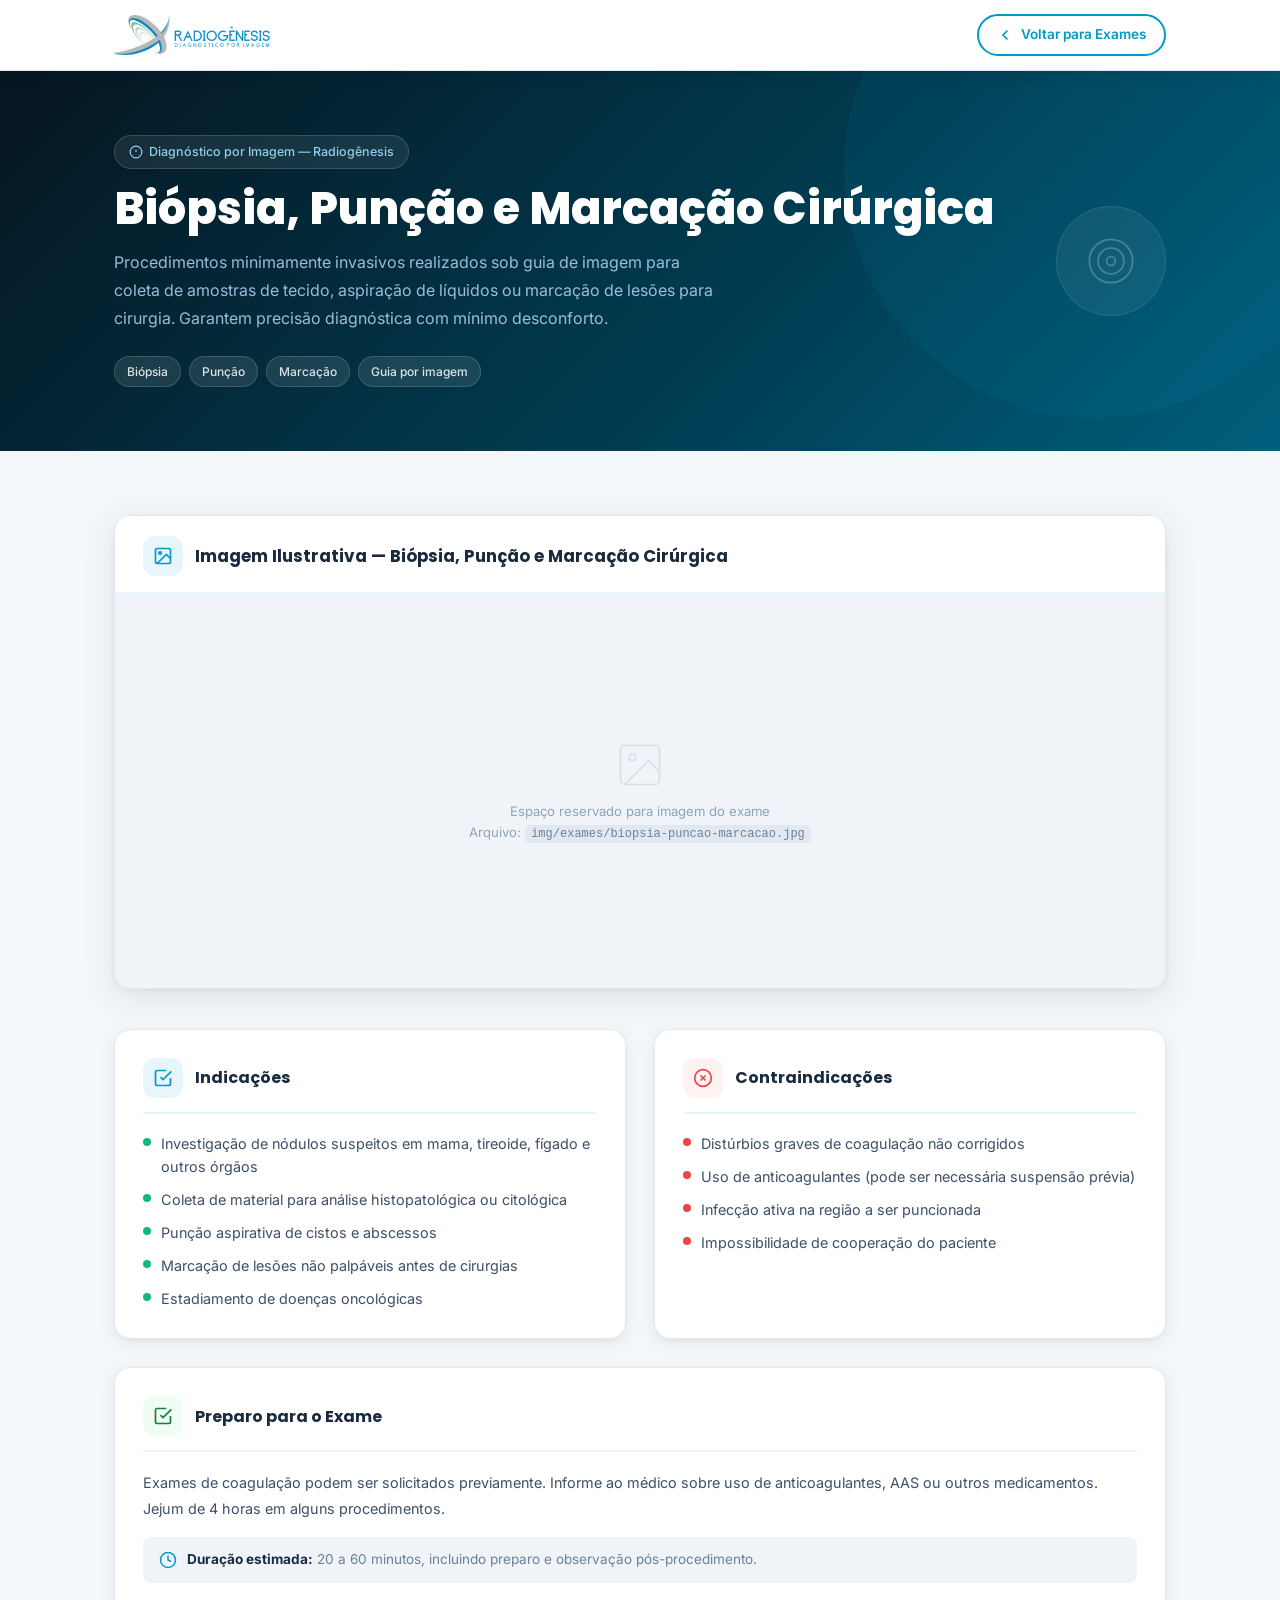
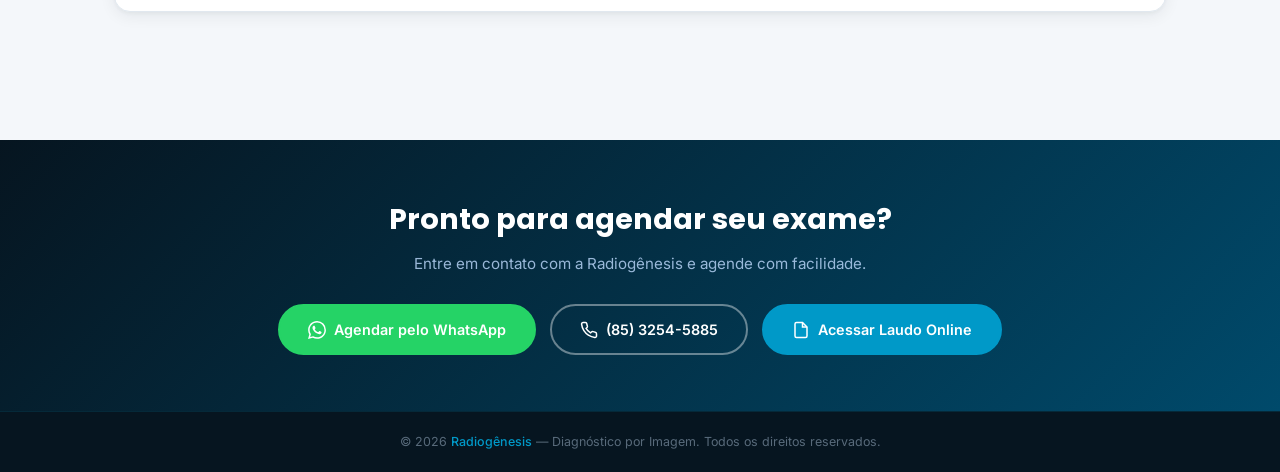
==== exame-biopsia-puncao-marcacao.html @ ef5a5be2 "atualização para dispositivos móveis e exames" ====
<!DOCTYPE html>
<html lang="pt-BR">
<head>
    <meta charset="UTF-8">
    <meta name="viewport" content="width=device-width, initial-scale=1.0">
    <title>Biópsia, Punção e Marcação Cirúrgica | Radiogênesis</title>
    <link rel="preconnect" href="https://fonts.googleapis.com">
    <link rel="preconnect" href="https://fonts.gstatic.com" crossorigin>
    <link href="https://fonts.googleapis.com/css2?family=Inter:wght@300;400;500;600;700;800&family=Poppins:wght@600;700;800&display=swap" rel="stylesheet">
    <link rel="icon" type="image/png" href="img/favicon.png">
    <style>
        :root{
            --primary:#0099C8;--primary-hover:#007BA3;--primary-50:#E6F6FB;--primary-100:#C0E8F5;
            --primary-200:#8DD4EC;--primary-700:#007BA3;--primary-900:#003D52;
            --gray-50:#F0F4F8;--gray-100:#E1E8EF;--gray-200:#CFD8E3;
            --text-heading:#1A2B3F;--text-body:#3D5068;--text-muted:#6B819A;--text-light:#8FA3B8;
            --bg-body:#F4F7FA;--bg-white:#FFFFFF;--bg-navy:#0A1F2E;--bg-navy-deep:#061520;
            --success:#10B981;--whatsapp:#25D366;
            --font-sans:'Inter',-apple-system,sans-serif;
            --font-heading:'Poppins','Inter',sans-serif;
            --radius-sm:8px;--radius-md:12px;--radius-lg:16px;--radius-full:9999px;
            --shadow-md:0 4px 16px rgba(15,29,47,.07),0 2px 4px rgba(15,29,47,.04);
            --shadow-lg:0 8px 32px rgba(15,29,47,.10),0 2px 8px rgba(15,29,47,.05);
            --transition:all .3s cubic-bezier(.4,0,.2,1);
        }
        *,*::before,*::after{margin:0;padding:0;box-sizing:border-box}
        html{scroll-behavior:smooth}

        /* PAGE FADE-IN */
        body{
            font-family:var(--font-sans);color:var(--text-body);background:var(--bg-body);
            -webkit-font-smoothing:antialiased;line-height:1.6;
            opacity:0;animation:pageFadeIn .45s ease forwards;
        }
        @keyframes pageFadeIn{from{opacity:0;transform:translateY(12px)}to{opacity:1;transform:translateY(0)}}

        a{text-decoration:none;color:inherit}
        img{max-width:100%;display:block}

        /* HEADER */
        .header{background:rgba(255,255,255,.97);border-bottom:1px solid var(--gray-100);padding:14px 0;position:sticky;top:0;z-index:100;box-shadow:var(--shadow-md)}
        .container{width:100%;max-width:1100px;margin:0 auto;padding:0 clamp(16px,4vw,24px)}
        .header__inner{display:flex;align-items:center;justify-content:space-between;gap:16px}
        .header__back{display:inline-flex;align-items:center;gap:8px;color:var(--primary);font-size:.85rem;font-weight:600;padding:8px 18px;border:2px solid var(--primary);border-radius:var(--radius-full);transition:var(--transition)}
        .header__back:hover{background:var(--primary-50);transform:translateX(-2px)}
        .logo img{height:40px;width:auto}

        /* HERO */
        .hero{background:linear-gradient(135deg,var(--bg-navy-deep),var(--primary-900) 60%,#005F7D);padding:clamp(40px,6vw,64px) 0;position:relative;overflow:hidden}
        .hero::before{content:'';position:absolute;top:-40%;right:-5%;width:500px;height:500px;background:rgba(0,153,200,.08);border-radius:50%;pointer-events:none}
        .hero__inner{display:grid;grid-template-columns:1fr auto;gap:32px;align-items:center;position:relative;z-index:1}
        .hero__badge{display:inline-flex;align-items:center;gap:6px;padding:6px 14px;background:rgba(255,255,255,.08);border:1px solid rgba(255,255,255,.15);border-radius:var(--radius-full);color:#90cfe8;font-size:.78rem;font-weight:500;margin-bottom:14px}
        .hero__title{font-family:var(--font-heading);font-size:clamp(1.8rem,4vw,2.8rem);font-weight:800;color:#fff;line-height:1.15;margin-bottom:14px}
        .hero__desc{font-size:clamp(.88rem,2vw,1rem);color:rgba(191,219,254,.82);line-height:1.75;max-width:600px;margin-bottom:24px}
        .hero__tags{display:flex;flex-wrap:wrap;gap:8px}
        .hero__tag{padding:5px 12px;background:rgba(255,255,255,.1);border:1px solid rgba(255,255,255,.15);border-radius:var(--radius-full);color:rgba(255,255,255,.85);font-size:.75rem;font-weight:500}
        .hero__icon{width:clamp(80px,10vw,110px);height:clamp(80px,10vw,110px);background:rgba(255,255,255,.06);border:1px solid rgba(255,255,255,.1);border-radius:50%;display:flex;align-items:center;justify-content:center;color:rgba(255,255,255,.4);flex-shrink:0}

        /* CONTENT */
        .content{padding:clamp(40px,6vw,64px) 0}

        /* IMAGEM — primeiro card, full width */
        .image-card{
            background:var(--bg-white);
            border:1px solid var(--gray-100);
            border-radius:var(--radius-lg);
            overflow:hidden;
            box-shadow:var(--shadow-lg);
            margin-bottom:clamp(24px,4vw,40px);
        }
        .image-card__header{
            display:flex;align-items:center;gap:12px;
            padding:20px 28px 16px;
            border-bottom:2px solid var(--primary-50);
        }
        .image-card__icon{width:40px;height:40px;display:flex;align-items:center;justify-content:center;background:var(--primary-50);color:var(--primary);border-radius:var(--radius-md);flex-shrink:0}
        .image-card__title{font-family:var(--font-heading);font-size:1.05rem;font-weight:700;color:var(--text-heading)}
        .image-slot{
            width:100%;aspect-ratio:16/6;
            background:var(--gray-50);
            display:flex;flex-direction:column;align-items:center;justify-content:center;
            gap:12px;color:var(--text-light);position:relative;overflow:hidden;
            min-height:200px;
        }
        .image-slot img{width:100%;height:100%;object-fit:cover;position:absolute;inset:0;display:block}
        .image-slot__placeholder{display:flex;flex-direction:column;align-items:center;gap:10px;padding:32px}
        .image-slot__label{font-size:.82rem;color:var(--text-light);text-align:center;line-height:1.6}
        .image-slot__label code{font-size:.75rem;background:var(--gray-100);padding:2px 6px;border-radius:4px;color:var(--text-muted)}

        /* GRID de info */
        .info-grid{display:grid;grid-template-columns:1fr 1fr;gap:clamp(16px,3vw,28px)}
        .info-card{background:var(--bg-white);border:1px solid var(--gray-100);border-radius:var(--radius-lg);padding:clamp(20px,3vw,28px);box-shadow:var(--shadow-md)}
        .info-card--full{grid-column:1/-1}
        .info-card__header{display:flex;align-items:center;gap:12px;margin-bottom:18px;padding-bottom:14px;border-bottom:2px solid var(--primary-50)}
        .info-card__icon{width:40px;height:40px;display:flex;align-items:center;justify-content:center;background:var(--primary-50);color:var(--primary);border-radius:var(--radius-md);flex-shrink:0}
        .info-card__title{font-family:var(--font-heading);font-size:1rem;font-weight:700;color:var(--text-heading)}
        .info-list{list-style:none;display:flex;flex-direction:column;gap:10px}
        .info-list li{display:flex;align-items:flex-start;gap:10px;font-size:clamp(.82rem,1.8vw,.9rem);color:var(--text-body);line-height:1.6}
        .info-list li::before{content:'';width:8px;height:8px;border-radius:50%;flex-shrink:0;margin-top:6px}
        .info-list--green li::before{background:var(--success)}
        .info-list--red li::before{background:#EF4444}
        .info-text{font-size:clamp(.82rem,1.8vw,.9rem);color:var(--text-body);line-height:1.75}
        .info-meta{display:flex;align-items:center;gap:10px;margin-top:16px;padding:12px 16px;background:var(--gray-50);border-radius:var(--radius-sm)}
        .info-meta svg{color:var(--primary);flex-shrink:0}
        .info-meta span{font-size:.85rem;color:var(--text-muted)}
        .info-meta strong{color:var(--text-heading)}

        /* CTA */
        .cta{background:linear-gradient(135deg,var(--bg-navy-deep),#004a6b);padding:clamp(40px,6vw,56px) 0;margin-top:clamp(40px,6vw,64px)}
        .cta__inner{text-align:center}
        .cta__title{font-family:var(--font-heading);font-size:clamp(1.3rem,3vw,1.8rem);font-weight:700;color:#fff;margin-bottom:10px}
        .cta__sub{color:rgba(191,219,254,.8);margin-bottom:28px;font-size:clamp(.85rem,2vw,.95rem)}
        .cta__btns{display:flex;gap:14px;justify-content:center;flex-wrap:wrap}

        /* BUTTONS */
        .btn{display:inline-flex;align-items:center;justify-content:center;gap:8px;font-family:var(--font-sans);font-weight:600;font-size:clamp(.82rem,2vw,.9rem);border:2px solid transparent;border-radius:var(--radius-full);cursor:pointer;transition:var(--transition);white-space:nowrap;padding:12px 28px;min-height:44px}
        .btn--primary{background:var(--primary);color:#fff;border-color:var(--primary)}
        .btn--primary:hover{background:var(--primary-hover);transform:translateY(-2px);box-shadow:0 8px 24px rgba(0,153,200,.38)}
        .btn--outline-white{background:transparent;color:#fff;border-color:rgba(255,255,255,.4)}
        .btn--outline-white:hover{background:rgba(255,255,255,.1);border-color:#fff;transform:translateY(-2px)}
        .btn--whatsapp{background:var(--whatsapp);border-color:var(--whatsapp);color:#fff}
        .btn--whatsapp:hover{background:#20BD5A;transform:translateY(-2px);box-shadow:0 8px 24px rgba(37,211,102,.35)}

        /* FOOTER */
        .footer{background:var(--bg-navy-deep);color:rgba(143,163,184,.6);text-align:center;padding:20px 0;font-size:.78rem;border-top:1px solid rgba(0,153,200,.15)}
        .footer a{color:var(--primary);font-weight:500}

        /* RESPONSIVE */
        @media(max-width:768px){
            .hero__inner{grid-template-columns:1fr}
            .hero__icon{display:none}
            .info-grid{grid-template-columns:1fr}
            .info-card--full{grid-column:auto}
            .image-slot{aspect-ratio:16/9;min-height:160px}
            .cta__btns{flex-direction:column;align-items:center}
        }
    </style>
</head>
<body>

    <header class="header">
        <div class="container">
            <div class="header__inner">
                <a href="index.html" class="logo">
                    <img src="img/top.png" alt="Radiogênesis">
                </a>
                <a href="javascript:void(0)" onclick="window.opener ? window.close() : window.location.href='index.html#exames'" class="header__back">
                    <svg width="16" height="16" viewBox="0 0 24 24" fill="none" stroke="currentColor" stroke-width="2.5" stroke-linecap="round"><polyline points="15 18 9 12 15 6"/></svg>
                    Voltar para Exames
                </a>
            </div>
        </div>
    </header>

    <section class="hero">
        <div class="container">
            <div class="hero__inner">
                <div>
                    <div class="hero__badge">
                        <svg width="14" height="14" viewBox="0 0 24 24" fill="none" stroke="currentColor" stroke-width="2"><circle cx="12" cy="12" r="10"/><line x1="12" y1="8" x2="12" y2="12"/><line x1="12" y1="16" x2="12.01" y2="16"/></svg>
                        Diagnóstico por Imagem — Radiogênesis
                    </div>
                    <h1 class="hero__title">Biópsia, Punção e Marcação Cirúrgica</h1>
                    <p class="hero__desc">Procedimentos minimamente invasivos realizados sob guia de imagem para coleta de amostras de tecido, aspiração de líquidos ou marcação de lesões para cirurgia. Garantem precisão diagnóstica com mínimo desconforto.</p>
                    <div class="hero__tags"><span class="hero__tag">Biópsia</span><span class="hero__tag">Punção</span><span class="hero__tag">Marcação</span><span class="hero__tag">Guia por imagem</span></div>
                </div>
                <div class="hero__icon">
                    <svg width="52" height="52" viewBox="0 0 24 24" fill="none" stroke="currentColor" stroke-width="0.8" opacity="0.6"><circle cx="12" cy="12" r="10"/><circle cx="12" cy="12" r="6"/><circle cx="12" cy="12" r="2"/></svg>
                </div>
            </div>
        </div>
    </section>

    <section class="content">
        <div class="container">

            <!-- 1. IMAGEM — primeiro elemento -->
            <div class="image-card">
                <div class="image-card__header">
                    <div class="image-card__icon">
                        <svg width="20" height="20" viewBox="0 0 24 24" fill="none" stroke="currentColor" stroke-width="2"><rect x="3" y="3" width="18" height="18" rx="2"/><circle cx="8.5" cy="8.5" r="1.5"/><polyline points="21 15 16 10 5 21"/></svg>
                    </div>
                    <h2 class="image-card__title">Imagem Ilustrativa — Biópsia, Punção e Marcação Cirúrgica</h2>
                </div>
                <div class="image-slot">
                    <!-- Para adicionar a imagem, remova o comentário abaixo e coloque o arquivo em img/exames/ -->
                    <!-- <img src="img/exames/biopsia-puncao-marcacao.jpg" alt="Biópsia, Punção e Marcação Cirúrgica"> -->
                    <div class="image-slot__placeholder">
                        <svg width="52" height="52" viewBox="0 0 24 24" fill="none" stroke="currentColor" stroke-width="0.8" opacity="0.25"><rect x="3" y="3" width="18" height="18" rx="2"/><circle cx="8.5" cy="8.5" r="1.5"/><polyline points="21 15 16 10 5 21"/></svg>
                        <p class="image-slot__label">
                            Espaço reservado para imagem do exame<br>
                            Arquivo: <code>img/exames/biopsia-puncao-marcacao.jpg</code>
                        </p>
                    </div>
                </div>
            </div>

            <!-- 2. GRID: Indicações + Contraindicações + Preparo -->
            <div class="info-grid">

                <div class="info-card">
                    <div class="info-card__header">
                        <div class="info-card__icon">
                            <svg width="20" height="20" viewBox="0 0 24 24" fill="none" stroke="currentColor" stroke-width="2"><polyline points="9 11 12 14 22 4"/><path d="M21 12v7a2 2 0 0 1-2 2H5a2 2 0 0 1-2-2V5a2 2 0 0 1 2-2h11"/></svg>
                        </div>
                        <h2 class="info-card__title">Indicações</h2>
                    </div>
                    <ul class="info-list info-list--green"><li>Investigação de nódulos suspeitos em mama, tireoide, fígado e outros órgãos</li><li>Coleta de material para análise histopatológica ou citológica</li><li>Punção aspirativa de cistos e abscessos</li><li>Marcação de lesões não palpáveis antes de cirurgias</li><li>Estadiamento de doenças oncológicas</li></ul>
                </div>

                <div class="info-card">
                    <div class="info-card__header">
                        <div class="info-card__icon" style="background:#FEF2F2;color:#EF4444">
                            <svg width="20" height="20" viewBox="0 0 24 24" fill="none" stroke="currentColor" stroke-width="2"><circle cx="12" cy="12" r="10"/><line x1="15" y1="9" x2="9" y2="15"/><line x1="9" y1="9" x2="15" y2="15"/></svg>
                        </div>
                        <h2 class="info-card__title">Contraindicações</h2>
                    </div>
                    <ul class="info-list info-list--red"><li>Distúrbios graves de coagulação não corrigidos</li><li>Uso de anticoagulantes (pode ser necessária suspensão prévia)</li><li>Infecção ativa na região a ser puncionada</li><li>Impossibilidade de cooperação do paciente</li></ul>
                </div>

                <div class="info-card info-card--full">
                    <div class="info-card__header">
                        <div class="info-card__icon" style="background:#F0FDF4;color:#15803D">
                            <svg width="20" height="20" viewBox="0 0 24 24" fill="none" stroke="currentColor" stroke-width="2"><path d="M9 11l3 3L22 4"/><path d="M21 12v7a2 2 0 0 1-2 2H5a2 2 0 0 1-2-2V5a2 2 0 0 1 2-2h11"/></svg>
                        </div>
                        <h2 class="info-card__title">Preparo para o Exame</h2>
                    </div>
                    <p class="info-text">Exames de coagulação podem ser solicitados previamente. Informe ao médico sobre uso de anticoagulantes, AAS ou outros medicamentos. Jejum de 4 horas em alguns procedimentos.</p>
                    <div class="info-meta">
                        <svg width="18" height="18" viewBox="0 0 24 24" fill="none" stroke="currentColor" stroke-width="2"><circle cx="12" cy="12" r="10"/><polyline points="12 6 12 12 16 14"/></svg>
                        <span><strong>Duração estimada:</strong> 20 a 60 minutos, incluindo preparo e observação pós-procedimento.</span>
                    </div>
                </div>

            </div>
        </div>
    </section>

    <section class="cta">
        <div class="container">
            <div class="cta__inner">
                <h2 class="cta__title">Pronto para agendar seu exame?</h2>
                <p class="cta__sub">Entre em contato com a Radiogênesis e agende com facilidade.</p>
                <div class="cta__btns">
                    <a href="https://api.whatsapp.com/send?l=pt_BR&phone=558532545885&text=Ol%C3%A1!%20Gostaria%20de%20agendar%20um%28a%29%20Bi%C3%B3psia%2C%20Pun%C3%A7%C3%A3o%20e%20Marca%C3%A7%C3%A3o%20Cir%C3%BArgica." target="_blank" class="btn btn--whatsapp">
                        <svg width="18" height="18" viewBox="0 0 24 24" fill="currentColor"><path d="M17.472 14.382c-.297-.149-1.758-.867-2.03-.967-.273-.099-.471-.148-.67.15-.197.297-.767.966-.94 1.164-.173.199-.347.223-.644.075-.297-.15-1.255-.463-2.39-1.475-.883-.788-1.48-1.761-1.653-2.059-.173-.297-.018-.458.13-.606.134-.133.298-.347.446-.52.149-.174.198-.298.298-.497.099-.198.05-.371-.025-.52-.075-.149-.669-1.612-.916-2.207-.242-.579-.487-.5-.669-.51-.173-.008-.371-.01-.57-.01-.198 0-.52.074-.792.372-.272.297-1.04 1.016-1.04 2.479 0 1.462 1.065 2.875 1.213 3.074.149.198 2.096 3.2 5.077 4.487.709.306 1.262.489 1.694.625.712.227 1.36.195 1.871.118.571-.085 1.758-.719 2.006-1.413.248-.694.248-1.289.173-1.413-.074-.124-.272-.198-.57-.347m-5.421 7.403h-.004a9.87 9.87 0 01-5.031-1.378l-.361-.214-3.741.982.998-3.648-.235-.374a9.86 9.86 0 01-1.51-5.26c.001-5.45 4.436-9.884 9.888-9.884 2.64 0 5.122 1.03 6.988 2.898a9.825 9.825 0 012.893 6.994c-.003 5.45-4.437 9.884-9.885 9.884m8.413-18.297A11.815 11.815 0 0012.05 0C5.495 0 .16 5.335.157 11.892c0 2.096.547 4.142 1.588 5.945L.057 24l6.305-1.654a11.882 11.882 0 005.683 1.448h.005c6.554 0 11.89-5.335 11.893-11.893a11.821 11.821 0 00-3.48-8.413z"/></svg>
                        Agendar pelo WhatsApp
                    </a>
                    <a href="tel:+558532545885" class="btn btn--outline-white">
                        <svg width="18" height="18" viewBox="0 0 24 24" fill="none" stroke="currentColor" stroke-width="2"><path d="M22 16.92v3a2 2 0 0 1-2.18 2 19.79 19.79 0 0 1-8.63-3.07 19.5 19.5 0 0 1-6-6 19.79 19.79 0 0 1-3.07-8.67A2 2 0 0 1 4.11 2h3a2 2 0 0 1 2 1.72 12.84 12.84 0 0 0 .7 2.81 2 2 0 0 1-.45 2.11L8.09 9.91a16 16 0 0 0 6 6l1.27-1.27a2 2 0 0 1 2.11-.45 12.84 12.84 0 0 0 2.81.7A2 2 0 0 1 22 16.92z"/></svg>
                        (85) 3254-5885
                    </a>
                    <a href="http://radiogenesis.najasocial.com/users/sign_in?role=4" target="_blank" class="btn btn--primary">
                        <svg width="18" height="18" viewBox="0 0 24 24" fill="none" stroke="currentColor" stroke-width="2"><path d="M14 2H6a2 2 0 0 0-2 2v16a2 2 0 0 0 2 2h12a2 2 0 0 0 2-2V8z"/><polyline points="14 2 14 8 20 8"/></svg>
                        Acessar Laudo Online
                    </a>
                </div>
            </div>
        </div>
    </section>

    <footer class="footer">
        <div class="container">
            <p>© 2026 <a href="index.html">Radiogênesis</a> — Diagnóstico por Imagem. Todos os direitos reservados.</p>
        </div>
    </footer>

</body>
</html>
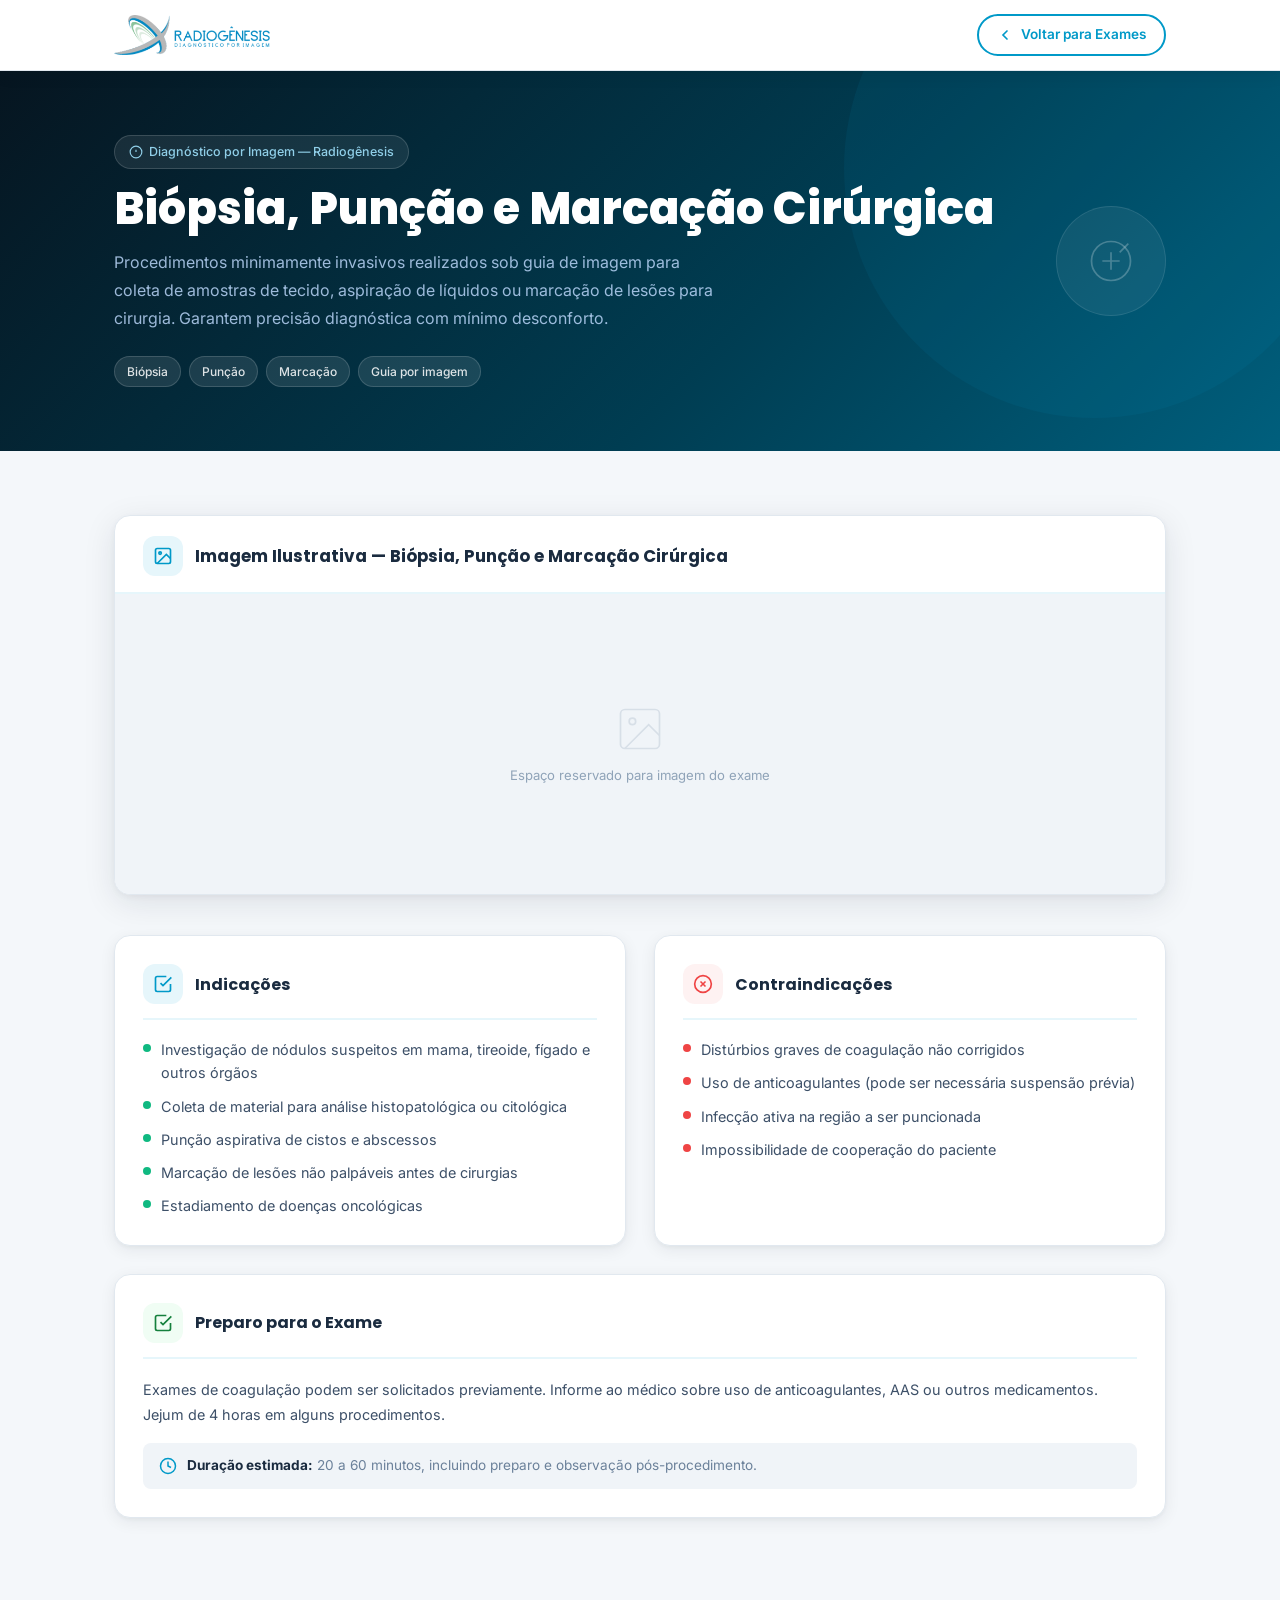
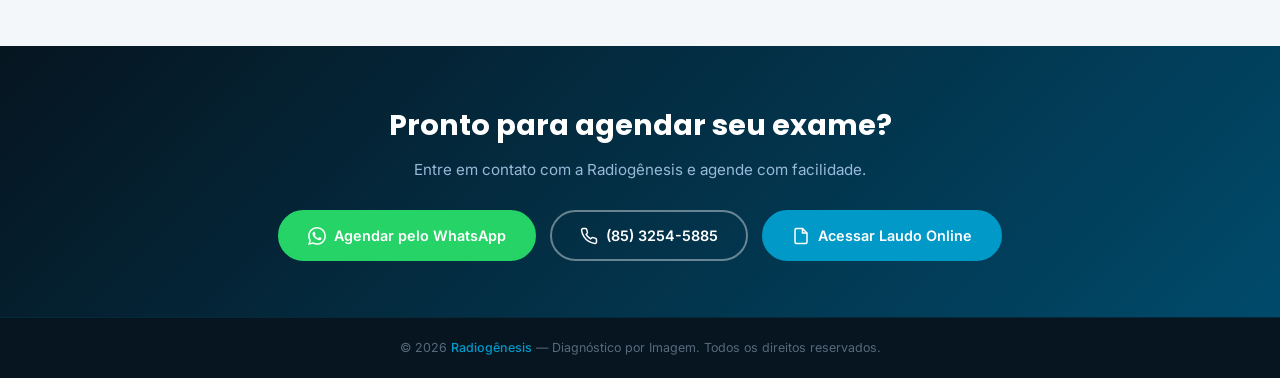
==== commit 547f83a6: "Algumas correções" ====
--- a/exame-biopsia-puncao-marcacao.html
+++ b/exame-biopsia-puncao-marcacao.html
@@ -26,7 +26,6 @@
         *,*::before,*::after{margin:0;padding:0;box-sizing:border-box}
         html{scroll-behavior:smooth}
 
-        /* PAGE FADE-IN */
         body{
             font-family:var(--font-sans);color:var(--text-body);background:var(--bg-body);
             -webkit-font-smoothing:antialiased;line-height:1.6;
@@ -37,7 +36,6 @@
         a{text-decoration:none;color:inherit}
         img{max-width:100%;display:block}
 
-        /* HEADER */
         .header{background:rgba(255,255,255,.97);border-bottom:1px solid var(--gray-100);padding:14px 0;position:sticky;top:0;z-index:100;box-shadow:var(--shadow-md)}
         .container{width:100%;max-width:1100px;margin:0 auto;padding:0 clamp(16px,4vw,24px)}
         .header__inner{display:flex;align-items:center;justify-content:space-between;gap:16px}
@@ -45,7 +43,6 @@
         .header__back:hover{background:var(--primary-50);transform:translateX(-2px)}
         .logo img{height:40px;width:auto}
 
-        /* HERO */
         .hero{background:linear-gradient(135deg,var(--bg-navy-deep),var(--primary-900) 60%,#005F7D);padding:clamp(40px,6vw,64px) 0;position:relative;overflow:hidden}
         .hero::before{content:'';position:absolute;top:-40%;right:-5%;width:500px;height:500px;background:rgba(0,153,200,.08);border-radius:50%;pointer-events:none}
         .hero__inner{display:grid;grid-template-columns:1fr auto;gap:32px;align-items:center;position:relative;z-index:1}
@@ -56,38 +53,17 @@
         .hero__tag{padding:5px 12px;background:rgba(255,255,255,.1);border:1px solid rgba(255,255,255,.15);border-radius:var(--radius-full);color:rgba(255,255,255,.85);font-size:.75rem;font-weight:500}
         .hero__icon{width:clamp(80px,10vw,110px);height:clamp(80px,10vw,110px);background:rgba(255,255,255,.06);border:1px solid rgba(255,255,255,.1);border-radius:50%;display:flex;align-items:center;justify-content:center;color:rgba(255,255,255,.4);flex-shrink:0}
 
-        /* CONTENT */
         .content{padding:clamp(40px,6vw,64px) 0}
 
-        /* IMAGEM — primeiro card, full width */
-        .image-card{
-            background:var(--bg-white);
-            border:1px solid var(--gray-100);
-            border-radius:var(--radius-lg);
-            overflow:hidden;
-            box-shadow:var(--shadow-lg);
-            margin-bottom:clamp(24px,4vw,40px);
-        }
-        .image-card__header{
-            display:flex;align-items:center;gap:12px;
-            padding:20px 28px 16px;
-            border-bottom:2px solid var(--primary-50);
-        }
+        .image-card{background:var(--bg-white);border:1px solid var(--gray-100);border-radius:var(--radius-lg);overflow:hidden;box-shadow:var(--shadow-lg);margin-bottom:clamp(24px,4vw,40px)}
+        .image-card__header{display:flex;align-items:center;gap:12px;padding:20px 28px 16px;border-bottom:2px solid var(--primary-50)}
         .image-card__icon{width:40px;height:40px;display:flex;align-items:center;justify-content:center;background:var(--primary-50);color:var(--primary);border-radius:var(--radius-md);flex-shrink:0}
         .image-card__title{font-family:var(--font-heading);font-size:1.05rem;font-weight:700;color:var(--text-heading)}
-        .image-slot{
-            width:100%;aspect-ratio:16/6;
-            background:var(--gray-50);
-            display:flex;flex-direction:column;align-items:center;justify-content:center;
-            gap:12px;color:var(--text-light);position:relative;overflow:hidden;
-            min-height:200px;
-        }
-        .image-slot img{width:100%;height:100%;object-fit:cover;position:absolute;inset:0;display:block}
-        .image-slot__placeholder{display:flex;flex-direction:column;align-items:center;gap:10px;padding:32px}
-        .image-slot__label{font-size:.82rem;color:var(--text-light);text-align:center;line-height:1.6}
-        .image-slot__label code{font-size:.75rem;background:var(--gray-100);padding:2px 6px;border-radius:4px;color:var(--text-muted)}
-
-        /* GRID de info */
+
+        .image-slot{width:100%;height:300px;background:var(--gray-50);position:relative;overflow:hidden;display:flex;align-items:center;justify-content:center}
+        .image-slot img{width:100%;height:100%;object-fit:cover;display:block}
+        .image-slot__placeholder{display:flex;flex-direction:column;align-items:center;gap:10px;color:var(--text-light);font-size:.82rem}
+
         .info-grid{display:grid;grid-template-columns:1fr 1fr;gap:clamp(16px,3vw,28px)}
         .info-card{background:var(--bg-white);border:1px solid var(--gray-100);border-radius:var(--radius-lg);padding:clamp(20px,3vw,28px);box-shadow:var(--shadow-md)}
         .info-card--full{grid-column:1/-1}
@@ -105,14 +81,12 @@
         .info-meta span{font-size:.85rem;color:var(--text-muted)}
         .info-meta strong{color:var(--text-heading)}
 
-        /* CTA */
         .cta{background:linear-gradient(135deg,var(--bg-navy-deep),#004a6b);padding:clamp(40px,6vw,56px) 0;margin-top:clamp(40px,6vw,64px)}
         .cta__inner{text-align:center}
         .cta__title{font-family:var(--font-heading);font-size:clamp(1.3rem,3vw,1.8rem);font-weight:700;color:#fff;margin-bottom:10px}
         .cta__sub{color:rgba(191,219,254,.8);margin-bottom:28px;font-size:clamp(.85rem,2vw,.95rem)}
         .cta__btns{display:flex;gap:14px;justify-content:center;flex-wrap:wrap}
 
-        /* BUTTONS */
         .btn{display:inline-flex;align-items:center;justify-content:center;gap:8px;font-family:var(--font-sans);font-weight:600;font-size:clamp(.82rem,2vw,.9rem);border:2px solid transparent;border-radius:var(--radius-full);cursor:pointer;transition:var(--transition);white-space:nowrap;padding:12px 28px;min-height:44px}
         .btn--primary{background:var(--primary);color:#fff;border-color:var(--primary)}
         .btn--primary:hover{background:var(--primary-hover);transform:translateY(-2px);box-shadow:0 8px 24px rgba(0,153,200,.38)}
@@ -121,17 +95,15 @@
         .btn--whatsapp{background:var(--whatsapp);border-color:var(--whatsapp);color:#fff}
         .btn--whatsapp:hover{background:#20BD5A;transform:translateY(-2px);box-shadow:0 8px 24px rgba(37,211,102,.35)}
 
-        /* FOOTER */
         .footer{background:var(--bg-navy-deep);color:rgba(143,163,184,.6);text-align:center;padding:20px 0;font-size:.78rem;border-top:1px solid rgba(0,153,200,.15)}
         .footer a{color:var(--primary);font-weight:500}
 
-        /* RESPONSIVE */
         @media(max-width:768px){
             .hero__inner{grid-template-columns:1fr}
             .hero__icon{display:none}
             .info-grid{grid-template-columns:1fr}
             .info-card--full{grid-column:auto}
-            .image-slot{aspect-ratio:16/9;min-height:160px}
+            .image-slot{height:200px}
             .cta__btns{flex-direction:column;align-items:center}
         }
     </style>
@@ -165,7 +137,7 @@
                     <div class="hero__tags"><span class="hero__tag">Biópsia</span><span class="hero__tag">Punção</span><span class="hero__tag">Marcação</span><span class="hero__tag">Guia por imagem</span></div>
                 </div>
                 <div class="hero__icon">
-                    <svg width="52" height="52" viewBox="0 0 24 24" fill="none" stroke="currentColor" stroke-width="0.8" opacity="0.6"><circle cx="12" cy="12" r="10"/><circle cx="12" cy="12" r="6"/><circle cx="12" cy="12" r="2"/></svg>
+                    <svg width="52" height="52" viewBox="0 0 24 24" fill="none" stroke="currentColor" stroke-width="0.8" opacity="0.6"><circle cx="12" cy="12" r="9"/><path d="M12 8v8M8 12h8"/><path d="m20 4-4 4"/></svg>
                 </div>
             </div>
         </div>
@@ -174,7 +146,6 @@
     <section class="content">
         <div class="container">
 
-            <!-- 1. IMAGEM — primeiro elemento -->
             <div class="image-card">
                 <div class="image-card__header">
                     <div class="image-card__icon">
@@ -183,19 +154,15 @@
                     <h2 class="image-card__title">Imagem Ilustrativa — Biópsia, Punção e Marcação Cirúrgica</h2>
                 </div>
                 <div class="image-slot">
-                    <!-- Para adicionar a imagem, remova o comentário abaixo e coloque o arquivo em img/exames/ -->
-                    <!-- <img src="img/exames/biopsia-puncao-marcacao.jpg" alt="Biópsia, Punção e Marcação Cirúrgica"> -->
+                    <!-- Adicione o arquivo biopsia-puncao-marcacao.webp na pasta img/exames/ e descomente a linha abaixo -->
+                    <!-- <img src="img/exames/biopsia-puncao-marcacao.webp" alt="Biópsia, Punção e Marcação Cirúrgica"> -->
                     <div class="image-slot__placeholder">
                         <svg width="52" height="52" viewBox="0 0 24 24" fill="none" stroke="currentColor" stroke-width="0.8" opacity="0.25"><rect x="3" y="3" width="18" height="18" rx="2"/><circle cx="8.5" cy="8.5" r="1.5"/><polyline points="21 15 16 10 5 21"/></svg>
-                        <p class="image-slot__label">
-                            Espaço reservado para imagem do exame<br>
-                            Arquivo: <code>img/exames/biopsia-puncao-marcacao.jpg</code>
-                        </p>
-                    </div>
-                </div>
-            </div>
-
-            <!-- 2. GRID: Indicações + Contraindicações + Preparo -->
+                        <p>Espaço reservado para imagem do exame</p>
+                    </div>
+                </div>
+            </div>
+
             <div class="info-grid">
 
                 <div class="info-card">
@@ -242,7 +209,7 @@
                 <h2 class="cta__title">Pronto para agendar seu exame?</h2>
                 <p class="cta__sub">Entre em contato com a Radiogênesis e agende com facilidade.</p>
                 <div class="cta__btns">
-                    <a href="https://api.whatsapp.com/send?l=pt_BR&phone=558532545885&text=Ol%C3%A1!%20Gostaria%20de%20agendar%20um%28a%29%20Bi%C3%B3psia%2C%20Pun%C3%A7%C3%A3o%20e%20Marca%C3%A7%C3%A3o%20Cir%C3%BArgica." target="_blank" class="btn btn--whatsapp">
+                    <a href="https://api.whatsapp.com/send?l=pt_BR&phone=558532545885&text=Ol%C3%A1!%20Gostaria%20de%20agendar%20uma%20Bi%C3%B3psia." target="_blank" class="btn btn--whatsapp">
                         <svg width="18" height="18" viewBox="0 0 24 24" fill="currentColor"><path d="M17.472 14.382c-.297-.149-1.758-.867-2.03-.967-.273-.099-.471-.148-.67.15-.197.297-.767.966-.94 1.164-.173.199-.347.223-.644.075-.297-.15-1.255-.463-2.39-1.475-.883-.788-1.48-1.761-1.653-2.059-.173-.297-.018-.458.13-.606.134-.133.298-.347.446-.52.149-.174.198-.298.298-.497.099-.198.05-.371-.025-.52-.075-.149-.669-1.612-.916-2.207-.242-.579-.487-.5-.669-.51-.173-.008-.371-.01-.57-.01-.198 0-.52.074-.792.372-.272.297-1.04 1.016-1.04 2.479 0 1.462 1.065 2.875 1.213 3.074.149.198 2.096 3.2 5.077 4.487.709.306 1.262.489 1.694.625.712.227 1.36.195 1.871.118.571-.085 1.758-.719 2.006-1.413.248-.694.248-1.289.173-1.413-.074-.124-.272-.198-.57-.347m-5.421 7.403h-.004a9.87 9.87 0 01-5.031-1.378l-.361-.214-3.741.982.998-3.648-.235-.374a9.86 9.86 0 01-1.51-5.26c.001-5.45 4.436-9.884 9.888-9.884 2.64 0 5.122 1.03 6.988 2.898a9.825 9.825 0 012.893 6.994c-.003 5.45-4.437 9.884-9.885 9.884m8.413-18.297A11.815 11.815 0 0012.05 0C5.495 0 .16 5.335.157 11.892c0 2.096.547 4.142 1.588 5.945L.057 24l6.305-1.654a11.882 11.882 0 005.683 1.448h.005c6.554 0 11.89-5.335 11.893-11.893a11.821 11.821 0 00-3.48-8.413z"/></svg>
                         Agendar pelo WhatsApp
                     </a>
@@ -250,7 +217,7 @@
                         <svg width="18" height="18" viewBox="0 0 24 24" fill="none" stroke="currentColor" stroke-width="2"><path d="M22 16.92v3a2 2 0 0 1-2.18 2 19.79 19.79 0 0 1-8.63-3.07 19.5 19.5 0 0 1-6-6 19.79 19.79 0 0 1-3.07-8.67A2 2 0 0 1 4.11 2h3a2 2 0 0 1 2 1.72 12.84 12.84 0 0 0 .7 2.81 2 2 0 0 1-.45 2.11L8.09 9.91a16 16 0 0 0 6 6l1.27-1.27a2 2 0 0 1 2.11-.45 12.84 12.84 0 0 0 2.81.7A2 2 0 0 1 22 16.92z"/></svg>
                         (85) 3254-5885
                     </a>
-                    <a href="http://radiogenesis.najasocial.com/users/sign_in?role=4" target="_blank" class="btn btn--primary">
+                    <a href="https://radiogenesis.najasocial.com/users/sign_in?role=4" target="_blank" class="btn btn--primary">
                         <svg width="18" height="18" viewBox="0 0 24 24" fill="none" stroke="currentColor" stroke-width="2"><path d="M14 2H6a2 2 0 0 0-2 2v16a2 2 0 0 0 2 2h12a2 2 0 0 0 2-2V8z"/><polyline points="14 2 14 8 20 8"/></svg>
                         Acessar Laudo Online
                     </a>
